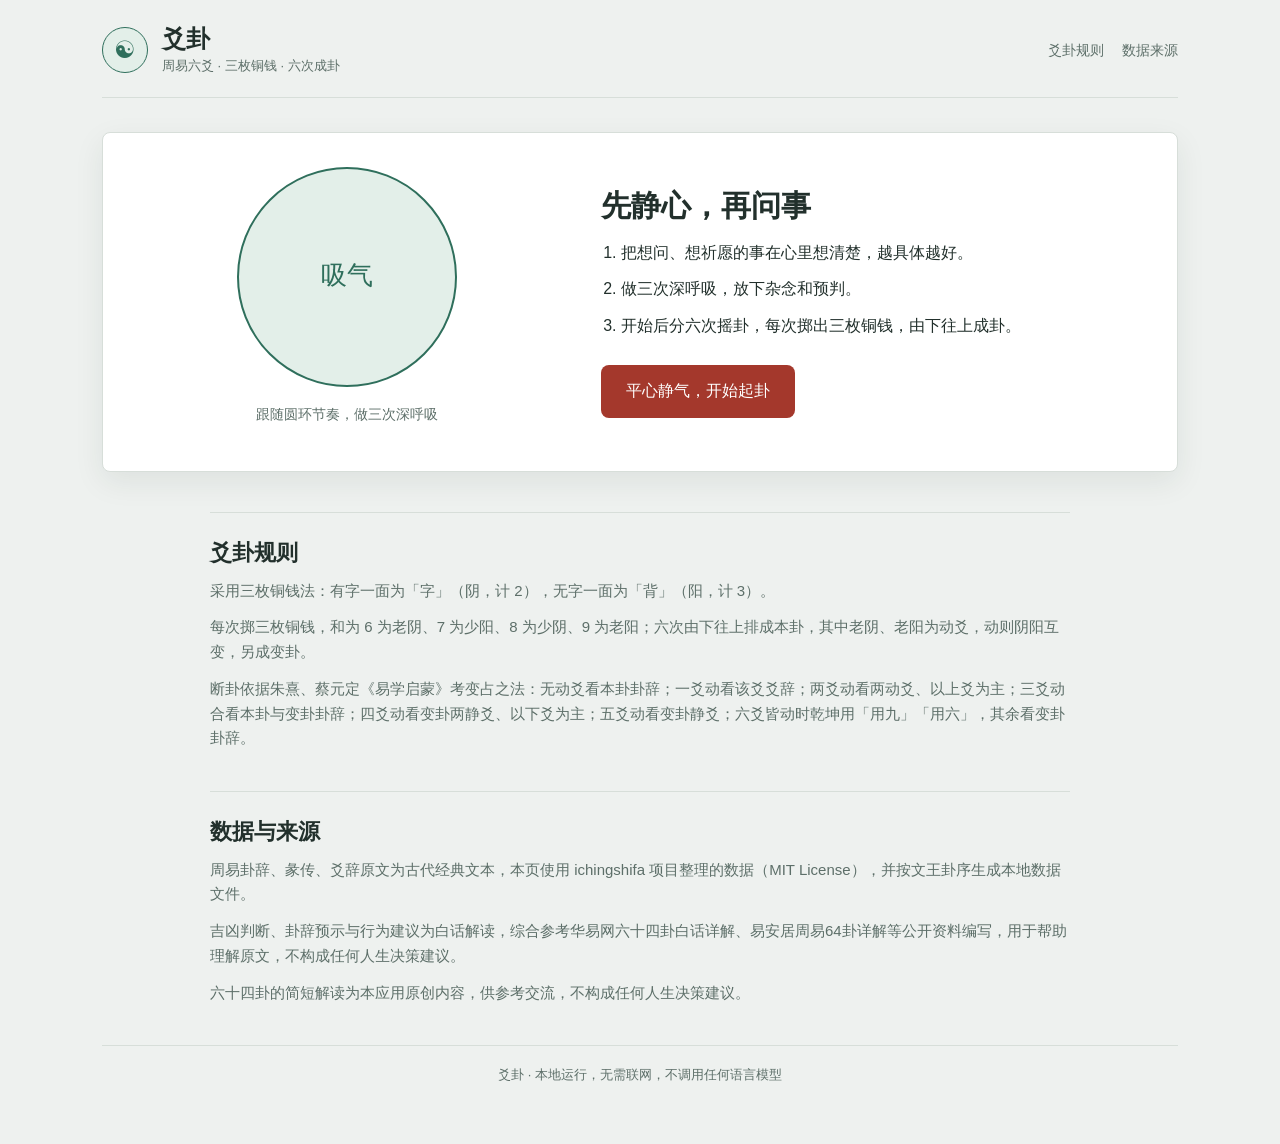
==== index.html @ 9d346bbe "init yaogua" ====
<!doctype html>
<html lang="zh-Hant">
<head>
  <meta charset="utf-8">
  <meta name="viewport" content="width=device-width, initial-scale=1">
  <meta name="description" content="爻卦：静心、六次摇卦、本地解读周易卦爻辞的六爻小工具。">
  <title>爻卦 · 周易六爻</title>
  <link rel="stylesheet" href="styles.css">
  <script src="data/hexagrams.js"></script>
</head>
<body>
  <div class="page">
    <header class="topbar">
      <div class="brand">
        <span class="brand-mark" aria-hidden="true">☯</span>
        <div>
          <h1>爻卦</h1>
          <p>周易六爻 · 三枚铜钱 · 六次成卦</p>
        </div>
      </div>
      <nav class="topnav" aria-label="页面导航">
        <a class="nav-link" href="#how">爻卦规则</a>
        <a class="nav-link" href="#source">数据来源</a>
      </nav>
    </header>

    <main>
      <section id="prepare" class="stage" aria-labelledby="prepare-title">
        <div class="prepare-layout">
          <div class="breath-box">
            <div class="breath-ring" id="breathRing" aria-hidden="true">
              <span class="breath-text" id="breathText">吸气</span>
            </div>
            <p class="breath-note">跟随圆环节奏，做三次深呼吸</p>
          </div>
          <div class="prepare-copy">
            <h2 id="prepare-title">先静心，再问事</h2>
            <ol class="steps">
              <li>把想问、想祈愿的事在心里想清楚，越具体越好。</li>
              <li>做三次深呼吸，放下杂念和预判。</li>
              <li>开始后分六次摇卦，每次掷出三枚铜钱，由下往上成卦。</li>
            </ol>
            <button id="startBtn" class="btn btn-primary" type="button">平心静气，开始起卦</button>
          </div>
        </div>
      </section>

      <section id="casting" class="stage hidden" aria-labelledby="casting-title">
        <div class="casting-layout">
          <div class="coin-panel">
            <h2 id="casting-title">六次摇卦</h2>
            <div class="coins" id="coins" aria-label="三枚铜钱">
              <span class="coin" data-idx="0"></span>
              <span class="coin" data-idx="1"></span>
              <span class="coin" data-idx="2"></span>
            </div>
            <p class="cast-hint" id="castHint">第 1 爻：掷出三枚铜钱</p>
            <button id="castBtn" class="btn btn-primary" type="button">掷铜钱</button>
            <p class="cast-note">从下往上，共六爻</p>
            <div class="progress" aria-hidden="true">
              <span class="progress-dot"></span>
              <span class="progress-dot"></span>
              <span class="progress-dot"></span>
              <span class="progress-dot"></span>
              <span class="progress-dot"></span>
              <span class="progress-dot"></span>
            </div>
            <p class="progress-text" id="progressText">0 / 6</p>
          </div>

          <div class="stack-panel">
            <h3>卦爻渐成</h3>
            <div class="line-stack" id="lineStack"></div>
            <p class="stack-tip" id="stackTip">每次掷钱后，爻象会从下往上长出来</p>
          </div>
        </div>
      </section>

      <section id="result" class="stage hidden" aria-labelledby="result-title">
        <div class="result-head">
          <div>
            <p class="kicker">起卦完成</p>
            <h2 id="resultTitle">本卦与变卦</h2>
          </div>
          <button id="againBtn" class="btn btn-ghost" type="button">重新起卦</button>
        </div>

        <div class="hex-pair">
          <article class="hex-card">
            <div class="hex-diagram" id="benDiagram"></div>
            <div class="hex-card-body">
              <h3 id="benName">本卦</h3>
              <p class="hex-meta" id="benMeta"></p>
              <p class="hex-symbol" id="benSymbol"></p>
            </div>
          </article>
          <article class="hex-card">
            <div class="hex-diagram" id="bianDiagram"></div>
            <div class="hex-card-body">
              <h3 id="bianName">变卦</h3>
              <p class="hex-meta" id="bianMeta"></p>
              <p class="hex-symbol" id="bianSymbol"></p>
            </div>
          </article>
        </div>

        <div class="line-table-wrap">
          <h3>六爻明细</h3>
          <div class="line-table" id="lineTable"></div>
        </div>

        <article class="reading-panel">
          <div class="reading-main">
            <p class="kicker" id="readingRule"></p>
            <h3 id="readingTitle"></h3>
            <p class="reading-text" id="readingText"></p>
          </div>
          <div class="reading-summary">
            <h4>卦意解读</h4>
            <p id="readingSummary"></p>
          </div>
          <div class="reading-cards" id="readingCards"></div>
          <div class="reading-blocks" id="readingBlocks"></div>
          <div class="reading-details">
            <details>
              <summary>本卦彖传</summary>
              <p id="benTuan"></p>
            </details>
            <details>
              <summary>变卦彖传</summary>
              <p id="bianTuan"></p>
            </details>
          </div>
        </article>
      </section>

      <section id="how" class="doc">
        <h2>爻卦规则</h2>
        <p>采用三枚铜钱法：有字一面为「字」（阴，计 2），无字一面为「背」（阳，计 3）。</p>
        <p>每次掷三枚铜钱，和为 6 为老阴、7 为少阳、8 为少阴、9 为老阳；六次由下往上排成本卦，其中老阴、老阳为动爻，动则阴阳互变，另成变卦。</p>
        <p>断卦依据朱熹、蔡元定《易学启蒙》考变占之法：无动爻看本卦卦辞；一爻动看该爻爻辞；两爻动看两动爻、以上爻为主；三爻动合看本卦与变卦卦辞；四爻动看变卦两静爻、以下爻为主；五爻动看变卦静爻；六爻皆动时乾坤用「用九」「用六」，其余看变卦卦辞。</p>
      </section>

      <section id="source" class="doc">
        <h2>数据与来源</h2>
        <p>周易卦辞、彖传、爻辞原文为古代经典文本，本页使用 ichingshifa 项目整理的数据（MIT License），并按文王卦序生成本地数据文件。</p>
        <p>吉凶判断、卦辞预示与行为建议为白话解读，综合参考华易网六十四卦白话详解、易安居周易64卦详解等公开资料编写，用于帮助理解原文，不构成任何人生决策建议。</p>
        <p>六十四卦的简短解读为本应用原创内容，供参考交流，不构成任何人生决策建议。</p>
      </section>
    </main>

    <footer class="footer">
      <p>爻卦 · 本地运行，无需联网，不调用任何语言模型</p>
    </footer>
  </div>

  <script src="app.js"></script>
</body>
</html>
---- styles.css ----
:root {
  --bg: #eef1ef;
  --surface: #ffffff;
  --ink: #22302c;
  --muted: #5d6f69;
  --line: #d7ded9;
  --accent: #a4382c;
  --accent-soft: #f6e7e4;
  --jade: #2f6f5c;
  --jade-soft: #e3efe9;
  --gold: #b08a3e;
  --radius: 8px;
  --shadow: 0 10px 30px rgba(28, 45, 39, 0.08);
}

* {
  box-sizing: border-box;
}

html {
  scroll-behavior: smooth;
}

body {
  margin: 0;
  background: var(--bg);
  color: var(--ink);
  font-family: -apple-system, BlinkMacSystemFont, "PingFang SC", "Hiragino Sans GB", "Microsoft YaHei", "Noto Sans CJK SC", sans-serif;
  font-size: 16px;
  line-height: 1.65;
}

h1, h2, h3, h4 {
  margin: 0 0 0.5em;
  font-family: Georgia, "Songti SC", "STSong", "Noto Serif CJK SC", serif;
  font-weight: 600;
  line-height: 1.3;
  letter-spacing: 0;
}

p {
  margin: 0 0 0.8em;
}

.page {
  max-width: 1120px;
  margin: 0 auto;
  padding: 24px 22px 48px;
}

.topbar {
  display: flex;
  align-items: center;
  justify-content: space-between;
  gap: 16px;
  padding-bottom: 20px;
  border-bottom: 1px solid var(--line);
}

.brand {
  display: flex;
  align-items: center;
  gap: 14px;
}

.brand-mark {
  display: grid;
  place-items: center;
  width: 46px;
  height: 46px;
  border: 1px solid var(--jade);
  border-radius: 50%;
  color: var(--jade);
  font-size: 24px;
  line-height: 1;
  background: var(--jade-soft);
}

.brand h1 {
  margin: 0;
  font-size: 24px;
}

.brand p {
  margin: 0;
  color: var(--muted);
  font-size: 13px;
}

.topnav {
  display: flex;
  gap: 18px;
}

.nav-link {
  color: var(--muted);
  text-decoration: none;
  font-size: 14px;
}

.nav-link:hover {
  color: var(--jade);
}

.stage {
  margin: 34px 0;
  padding: 34px;
  background: var(--surface);
  border: 1px solid var(--line);
  border-radius: var(--radius);
  box-shadow: var(--shadow);
}

.hidden {
  display: none;
}

.prepare-layout {
  display: grid;
  grid-template-columns: minmax(260px, 420px) 1fr;
  gap: 44px;
  align-items: center;
}

.breath-box {
  display: flex;
  flex-direction: column;
  align-items: center;
  gap: 16px;
}

.breath-ring {
  display: grid;
  place-items: center;
  width: 220px;
  height: 220px;
  border: 2px solid var(--jade);
  border-radius: 50%;
  color: var(--jade);
  background: var(--jade-soft);
  animation: breathe 8s ease-in-out infinite;
}

.breath-text {
  font-family: Georgia, "Songti SC", "STSong", serif;
  font-size: 26px;
}

.breath-note {
  color: var(--muted);
  font-size: 14px;
}

@keyframes breathe {
  0%, 100% {
    transform: scale(0.92);
  }
  50% {
    transform: scale(1.08);
  }
}

.prepare-copy {
  max-width: 520px;
}

.prepare-copy h2 {
  font-size: 30px;
}

.steps {
  margin: 0 0 26px;
  padding-left: 20px;
}

.steps li {
  margin-bottom: 10px;
}

.btn {
  display: inline-flex;
  align-items: center;
  justify-content: center;
  min-height: 48px;
  padding: 12px 24px;
  border: 1px solid transparent;
  border-radius: var(--radius);
  font: inherit;
  font-size: 16px;
  cursor: pointer;
  transition: background 0.18s ease, border-color 0.18s ease, color 0.18s ease;
}

.btn:disabled {
  opacity: 0.55;
  cursor: not-allowed;
}

.btn-primary {
  background: var(--accent);
  color: #fff;
}

.btn-primary:hover:not(:disabled) {
  background: #8c2f24;
}

.btn-ghost {
  background: transparent;
  border-color: var(--line);
  color: var(--ink);
}

.btn-ghost:hover {
  border-color: var(--jade);
  color: var(--jade);
}

.casting-layout {
  display: grid;
  grid-template-columns: 1fr 1fr;
  gap: 36px;
  align-items: start;
}

.coin-panel {
  display: flex;
  flex-direction: column;
  align-items: center;
  text-align: center;
}

.coins {
  display: flex;
  gap: 18px;
  min-height: 78px;
  align-items: center;
  justify-content: center;
  margin: 22px 0 10px;
}

.coin {
  display: grid;
  place-items: center;
  width: 62px;
  height: 62px;
  border: 2px solid var(--ink);
  border-radius: 50%;
  background: #fbfaf4;
  color: var(--ink);
  font-size: 18px;
  font-weight: 600;
  box-shadow: inset 0 -4px 0 rgba(34, 48, 44, 0.08);
}

.coin.side-yang {
  border-color: var(--jade);
  color: var(--jade);
}

.coin.side-yin {
  border-color: var(--accent);
  color: var(--accent);
}

.coin.tossing {
  animation: toss 0.55s ease-in-out;
}

@keyframes toss {
  0% {
    transform: translateY(0) rotate(0deg);
  }
  35% {
    transform: translateY(-16px) rotate(120deg);
  }
  70% {
    transform: translateY(4px) rotate(260deg);
  }
  100% {
    transform: translateY(0) rotate(360deg);
  }
}

.cast-hint {
  margin: 8px 0 16px;
  font-size: 17px;
  font-weight: 600;
}

.cast-note {
  color: var(--muted);
  font-size: 13px;
}

.progress {
  display: flex;
  gap: 8px;
  margin-top: 18px;
}

.progress-dot {
  width: 12px;
  height: 12px;
  border: 1px solid var(--line);
  border-radius: 50%;
  background: var(--surface);
}

.progress-dot.done {
  border-color: var(--jade);
  background: var(--jade);
}

.progress-dot.current {
  border-color: var(--accent);
  box-shadow: 0 0 0 3px var(--accent-soft);
}

.progress-text {
  margin: 10px 0 0;
  color: var(--muted);
  font-size: 14px;
}

.stack-panel {
  padding: 22px;
  border: 1px solid var(--line);
  border-radius: var(--radius);
  background: #f7f9f7;
}

.line-stack {
  display: flex;
  flex-direction: column-reverse;
  gap: 8px;
  min-height: 262px;
}

.line-row {
  display: flex;
  align-items: center;
  gap: 12px;
  min-height: 36px;
  padding: 4px 10px;
  border: 1px dashed var(--line);
  border-radius: 6px;
  background: var(--surface);
}

.line-row.cast {
  border-style: solid;
  border-color: var(--line);
}

.line-row.moving {
  border-color: var(--accent);
  background: var(--accent-soft);
}

.line-placeholder {
  width: 110px;
  height: 10px;
  border-radius: 3px;
  background: repeating-linear-gradient(90deg, var(--line) 0 14px, transparent 14px 22px);
}

.line-figure {
  width: 118px;
}

.yao {
  display: block;
  width: 100%;
  height: 11px;
  border-radius: 3px;
  background: var(--ink);
}

.yao.yin {
  display: flex;
  gap: 7px;
  background: transparent;
}

.yao.yin::before,
.yao.yin::after {
  content: "";
  flex: 1;
  height: 11px;
  border-radius: 3px;
  background: var(--ink);
}

.line-label {
  min-width: 48px;
  font-size: 13px;
  color: var(--muted);
}

.moving-tag {
  margin-left: auto;
  padding: 2px 8px;
  border-radius: 999px;
  background: var(--accent);
  color: #fff;
  font-size: 12px;
}

.stack-tip {
  margin: 14px 0 0;
  color: var(--muted);
  font-size: 13px;
}

.result-head {
  display: flex;
  align-items: center;
  justify-content: space-between;
  gap: 16px;
  margin-bottom: 24px;
}

.kicker {
  margin: 0 0 4px;
  color: var(--accent);
  font-size: 13px;
  font-weight: 600;
}

.result-head h2 {
  font-size: 28px;
}

.hex-pair {
  display: grid;
  grid-template-columns: 1fr 1fr;
  gap: 20px;
}

.hex-card {
  padding: 22px;
  border: 1px solid var(--line);
  border-radius: var(--radius);
  background: var(--surface);
  text-align: center;
}

.hex-diagram {
  display: flex;
  flex-direction: column;
  align-items: center;
  gap: 7px;
  padding: 10px 0 18px;
}

.diagram-line {
  position: relative;
  width: 116px;
  height: 12px;
}

.diagram-line .bar {
  display: block;
  width: 100%;
  height: 12px;
  border-radius: 3px;
  background: var(--ink);
}

.diagram-line .bar.yin {
  display: flex;
  gap: 8px;
  background: transparent;
}

.diagram-line .bar.yin::before,
.diagram-line .bar.yin::after {
  content: "";
  flex: 1;
  height: 12px;
  border-radius: 3px;
  background: var(--ink);
}

.diagram-line.moving .bar,
.diagram-line.moving .bar.yin::before,
.diagram-line.moving .bar.yin::after {
  background: var(--accent);
}

.diagram-line.moving::after {
  content: "动";
  position: absolute;
  right: -26px;
  top: 0;
  font-size: 11px;
  color: var(--accent);
}

.hex-card-body h3 {
  font-size: 22px;
}

.hex-meta {
  margin: 0;
  color: var(--muted);
  font-size: 13px;
}

.hex-symbol {
  margin: 8px 0 0;
  color: var(--jade);
  font-size: 40px;
  line-height: 1;
}

.line-table-wrap {
  margin-top: 26px;
  padding: 4px 0;
}

.line-table {
  border-top: 1px solid var(--line);
}

.line-row-detail {
  display: grid;
  grid-template-columns: 52px 68px 1fr;
  gap: 10px;
  padding: 12px 4px;
  border-bottom: 1px solid var(--line);
}

.line-row-detail .col-label {
  font-weight: 600;
}

.line-row-detail .col-value {
  color: var(--muted);
  font-size: 14px;
}

.line-row-detail .col-text {
  font-size: 15px;
}

.line-row-detail .line-note {
  grid-column: 3;
  margin-top: 4px;
  color: var(--muted);
  font-size: 12px;
}

.line-row-detail .moving-badge {
  display: inline-block;
  margin-left: 8px;
  padding: 1px 8px;
  border-radius: 999px;
  background: var(--accent-soft);
  color: var(--accent);
  font-size: 12px;
}

.reading-panel {
  margin-top: 28px;
  padding: 24px;
  border: 1px solid var(--line);
  border-left: 4px solid var(--accent);
  border-radius: var(--radius);
  background: var(--surface);
}

.reading-main h3 {
  font-size: 22px;
}

.reading-text {
  font-family: Georgia, "Songti SC", "STSong", "Noto Serif CJK SC", serif;
  font-size: 18px;
  line-height: 2;
}

.reading-summary {
  margin-top: 18px;
  padding: 14px 16px;
  border-left: 3px solid var(--jade);
  background: var(--jade-soft);
  border-radius: 0 var(--radius) var(--radius) 0;
}

.reading-summary h4 {
  margin-bottom: 6px;
  font-size: 15px;
}

.reading-summary p {
  margin: 0;
  font-size: 15px;
}

.reading-cards {
  display: grid;
  grid-template-columns: 1fr 1fr 1fr;
  gap: 14px;
  margin-top: 18px;
}

.reading-card {
  padding: 16px;
  border: 1px solid var(--line);
  border-top: 3px solid var(--muted);
  border-radius: var(--radius);
  background: #f7f9f7;
}

.reading-card h4 {
  margin-bottom: 6px;
  font-size: 15px;
}

.reading-card p {
  margin: 0;
  font-size: 15px;
}

.reading-card.fortune {
  border-top-color: var(--accent);
}

.reading-card.fortune h4 {
  color: var(--accent);
}

.reading-card.omen {
  border-top-color: var(--jade);
}

.reading-card.omen h4 {
  color: var(--jade);
}

.reading-card.advice {
  border-top-color: var(--gold);
}

.reading-card.advice h4 {
  color: var(--gold);
}

.reading-blocks {
  display: grid;
  grid-template-columns: 1fr 1fr;
  gap: 14px;
  margin-top: 18px;
}

.reading-block {
  padding: 14px 16px;
  border: 1px solid var(--line);
  border-radius: var(--radius);
  background: #f7f9f7;
}

.reading-block h4 {
  margin-bottom: 6px;
  font-size: 14px;
  color: var(--jade);
}

.reading-block p {
  margin: 0;
  font-size: 15px;
}

.reading-details {
  margin-top: 18px;
  border-top: 1px solid var(--line);
}

.reading-details details {
  padding: 12px 2px;
  border-bottom: 1px solid var(--line);
}

.reading-details summary {
  cursor: pointer;
  color: var(--muted);
  font-size: 14px;
  font-weight: 600;
}

.reading-details p {
  margin: 10px 0 0;
  font-family: Georgia, "Songti SC", "STSong", "Noto Serif CJK SC", serif;
  font-size: 14px;
  line-height: 1.9;
}

.doc {
  max-width: 860px;
  margin: 40px auto 0;
  padding-top: 26px;
  border-top: 1px solid var(--line);
  color: var(--muted);
  font-size: 15px;
}

.doc h2 {
  color: var(--ink);
  font-size: 22px;
}

.footer {
  margin-top: 40px;
  padding-top: 18px;
  border-top: 1px solid var(--line);
  color: var(--muted);
  font-size: 13px;
  text-align: center;
}

@media (max-width: 760px) {
  .page {
    padding: 18px 14px 36px;
  }

  .topbar {
    flex-direction: column;
    align-items: flex-start;
    gap: 10px;
  }

  .stage {
    padding: 22px 18px;
  }

  .prepare-layout,
  .casting-layout,
  .hex-pair,
  .reading-cards,
  .reading-blocks {
    grid-template-columns: 1fr;
    gap: 24px;
  }

  .breath-ring {
    width: 176px;
    height: 176px;
  }

  .coin {
    width: 54px;
    height: 54px;
  }

  .coins {
    gap: 12px;
  }

  .line-row-detail {
    grid-template-columns: 44px 58px 1fr;
    gap: 8px;
  }

  .line-row-detail .line-note {
    grid-column: 3;
  }

  .result-head {
    flex-direction: column;
    align-items: flex-start;
  }
}

@media (prefers-reduced-motion: reduce) {
  html {
    scroll-behavior: auto;
  }

  .breath-ring,
  .coin.tossing {
    animation: none;
  }
}
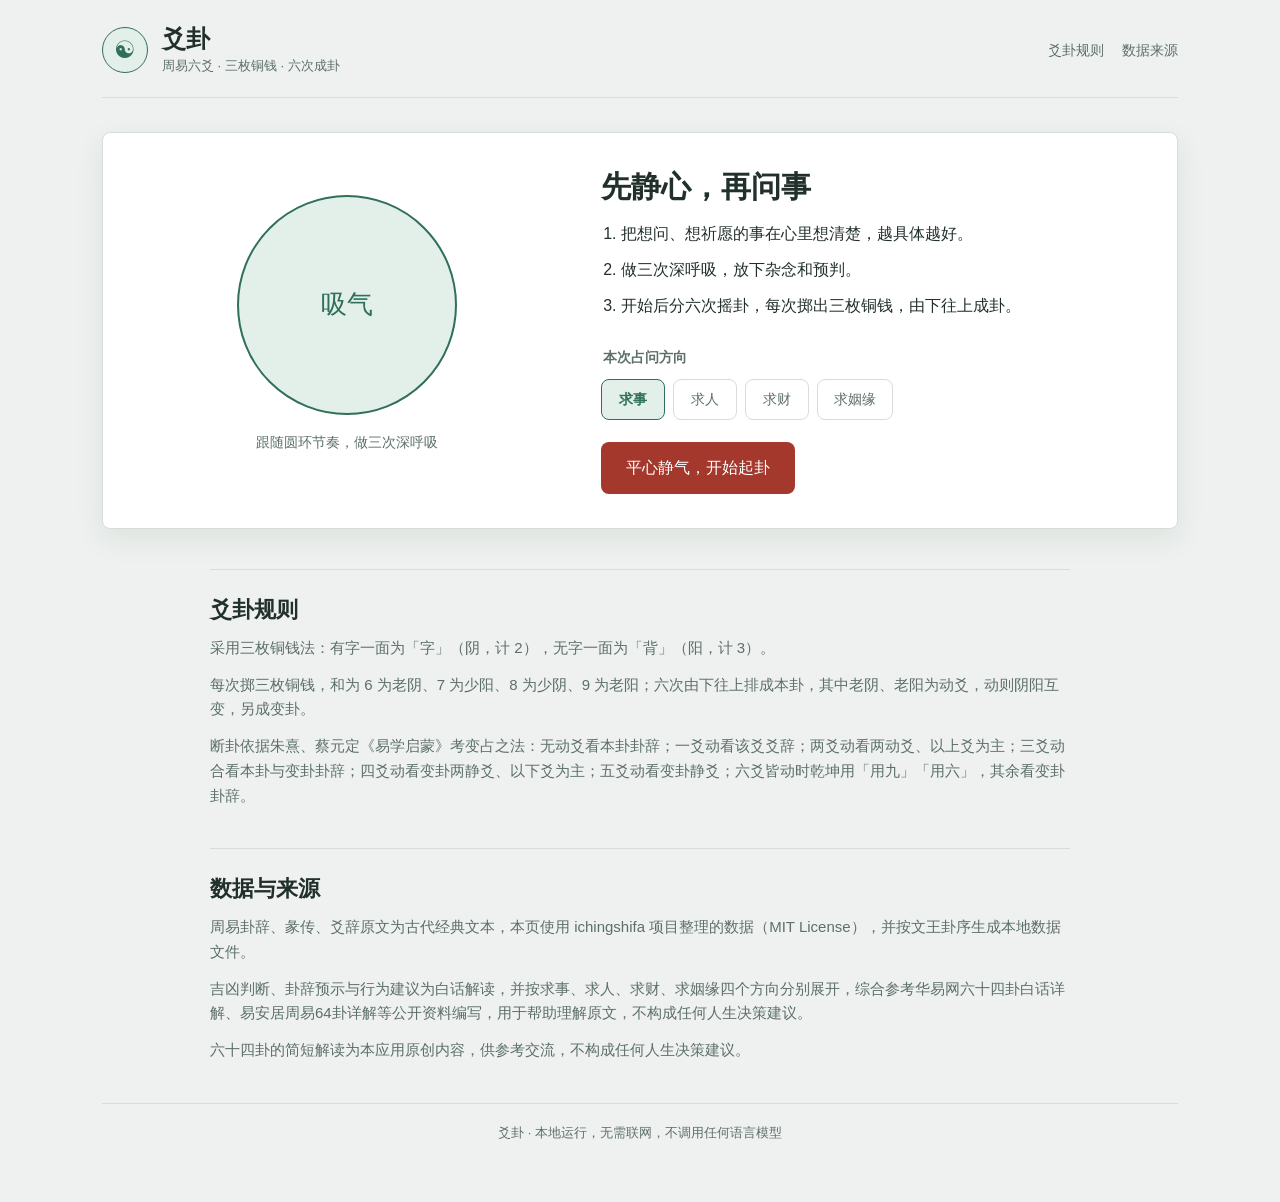
==== commit e9b3db2b: "add question-specific hexagram readings" ====
--- a/index.html
+++ b/index.html
@@ -40,6 +40,27 @@
               <li>做三次深呼吸，放下杂念和预判。</li>
               <li>开始后分六次摇卦，每次掷出三枚铜钱，由下往上成卦。</li>
             </ol>
+            <fieldset class="question-picker">
+              <legend>本次占问方向</legend>
+              <div class="question-options">
+                <label class="question-option">
+                  <input type="radio" name="questionType" value="career" checked>
+                  <span>求事</span>
+                </label>
+                <label class="question-option">
+                  <input type="radio" name="questionType" value="people">
+                  <span>求人</span>
+                </label>
+                <label class="question-option">
+                  <input type="radio" name="questionType" value="money">
+                  <span>求财</span>
+                </label>
+                <label class="question-option">
+                  <input type="radio" name="questionType" value="love">
+                  <span>求姻缘</span>
+                </label>
+              </div>
+            </fieldset>
             <button id="startBtn" class="btn btn-primary" type="button">平心静气，开始起卦</button>
           </div>
         </div>
@@ -115,6 +136,15 @@
             <h3 id="readingTitle"></h3>
             <p class="reading-text" id="readingText"></p>
           </div>
+          <div class="reading-focus">
+            <p class="kicker" id="readingFocusLabel">本次占问 · 求事</p>
+            <div class="reading-tabs" id="readingTabs" role="tablist" aria-label="解读侧重">
+              <button class="reading-tab active" type="button" data-type="career">求事</button>
+              <button class="reading-tab" type="button" data-type="people">求人</button>
+              <button class="reading-tab" type="button" data-type="money">求财</button>
+              <button class="reading-tab" type="button" data-type="love">求姻缘</button>
+            </div>
+          </div>
           <div class="reading-summary">
             <h4>卦意解读</h4>
             <p id="readingSummary"></p>
@@ -144,7 +174,7 @@
       <section id="source" class="doc">
         <h2>数据与来源</h2>
         <p>周易卦辞、彖传、爻辞原文为古代经典文本，本页使用 ichingshifa 项目整理的数据（MIT License），并按文王卦序生成本地数据文件。</p>
-        <p>吉凶判断、卦辞预示与行为建议为白话解读，综合参考华易网六十四卦白话详解、易安居周易64卦详解等公开资料编写，用于帮助理解原文，不构成任何人生决策建议。</p>
+        <p>吉凶判断、卦辞预示与行为建议为白话解读，并按求事、求人、求财、求姻缘四个方向分别展开，综合参考华易网六十四卦白话详解、易安居周易64卦详解等公开资料编写，用于帮助理解原文，不构成任何人生决策建议。</p>
         <p>六十四卦的简短解读为本应用原创内容，供参考交流，不构成任何人生决策建议。</p>
       </section>
     </main>
--- a/styles.css
+++ b/styles.css
@@ -168,6 +168,63 @@
   font-size: 30px;
 }
 
+.question-picker {
+  margin: 0 0 22px;
+  padding: 0;
+  border: 0;
+}
+
+.question-picker legend {
+  margin-bottom: 10px;
+  color: var(--muted);
+  font-size: 14px;
+  font-weight: 600;
+}
+
+.question-options {
+  display: flex;
+  flex-wrap: wrap;
+  gap: 8px;
+}
+
+.question-option {
+  position: relative;
+}
+
+.question-option input {
+  position: absolute;
+  opacity: 0;
+  pointer-events: none;
+}
+
+.question-option span {
+  display: inline-flex;
+  align-items: center;
+  justify-content: center;
+  min-width: 64px;
+  min-height: 38px;
+  padding: 8px 16px;
+  border: 1px solid var(--line);
+  border-radius: var(--radius);
+  background: var(--surface);
+  color: var(--muted);
+  font-size: 14px;
+  cursor: pointer;
+  transition: background 0.18s ease, border-color 0.18s ease, color 0.18s ease;
+}
+
+.question-option input:checked + span {
+  border-color: var(--jade);
+  background: var(--jade-soft);
+  color: var(--jade);
+  font-weight: 600;
+}
+
+.question-option input:focus-visible + span {
+  outline: 2px solid var(--jade);
+  outline-offset: 2px;
+}
+
 .steps {
   margin: 0 0 26px;
   padding-left: 20px;
@@ -581,6 +638,58 @@
   line-height: 2;
 }
 
+.reading-focus {
+  display: flex;
+  align-items: center;
+  justify-content: space-between;
+  flex-wrap: wrap;
+  gap: 10px;
+  margin-top: 18px;
+  padding: 12px 0;
+  border-top: 1px solid var(--line);
+  border-bottom: 1px solid var(--line);
+}
+
+.reading-focus .kicker {
+  margin: 0;
+}
+
+.reading-tabs {
+  display: flex;
+  flex-wrap: wrap;
+  gap: 8px;
+}
+
+.reading-tab {
+  min-height: 36px;
+  padding: 7px 15px;
+  border: 1px solid var(--line);
+  border-radius: var(--radius);
+  background: var(--surface);
+  color: var(--muted);
+  font: inherit;
+  font-size: 14px;
+  cursor: pointer;
+  transition: background 0.18s ease, border-color 0.18s ease, color 0.18s ease;
+}
+
+.reading-tab:hover {
+  border-color: var(--jade);
+  color: var(--jade);
+}
+
+.reading-tab.active {
+  border-color: var(--accent);
+  background: var(--accent-soft);
+  color: var(--accent);
+  font-weight: 600;
+}
+
+.reading-tab:focus-visible {
+  outline: 2px solid var(--accent);
+  outline-offset: 2px;
+}
+
 .reading-summary {
   margin-top: 18px;
   padding: 14px 16px;
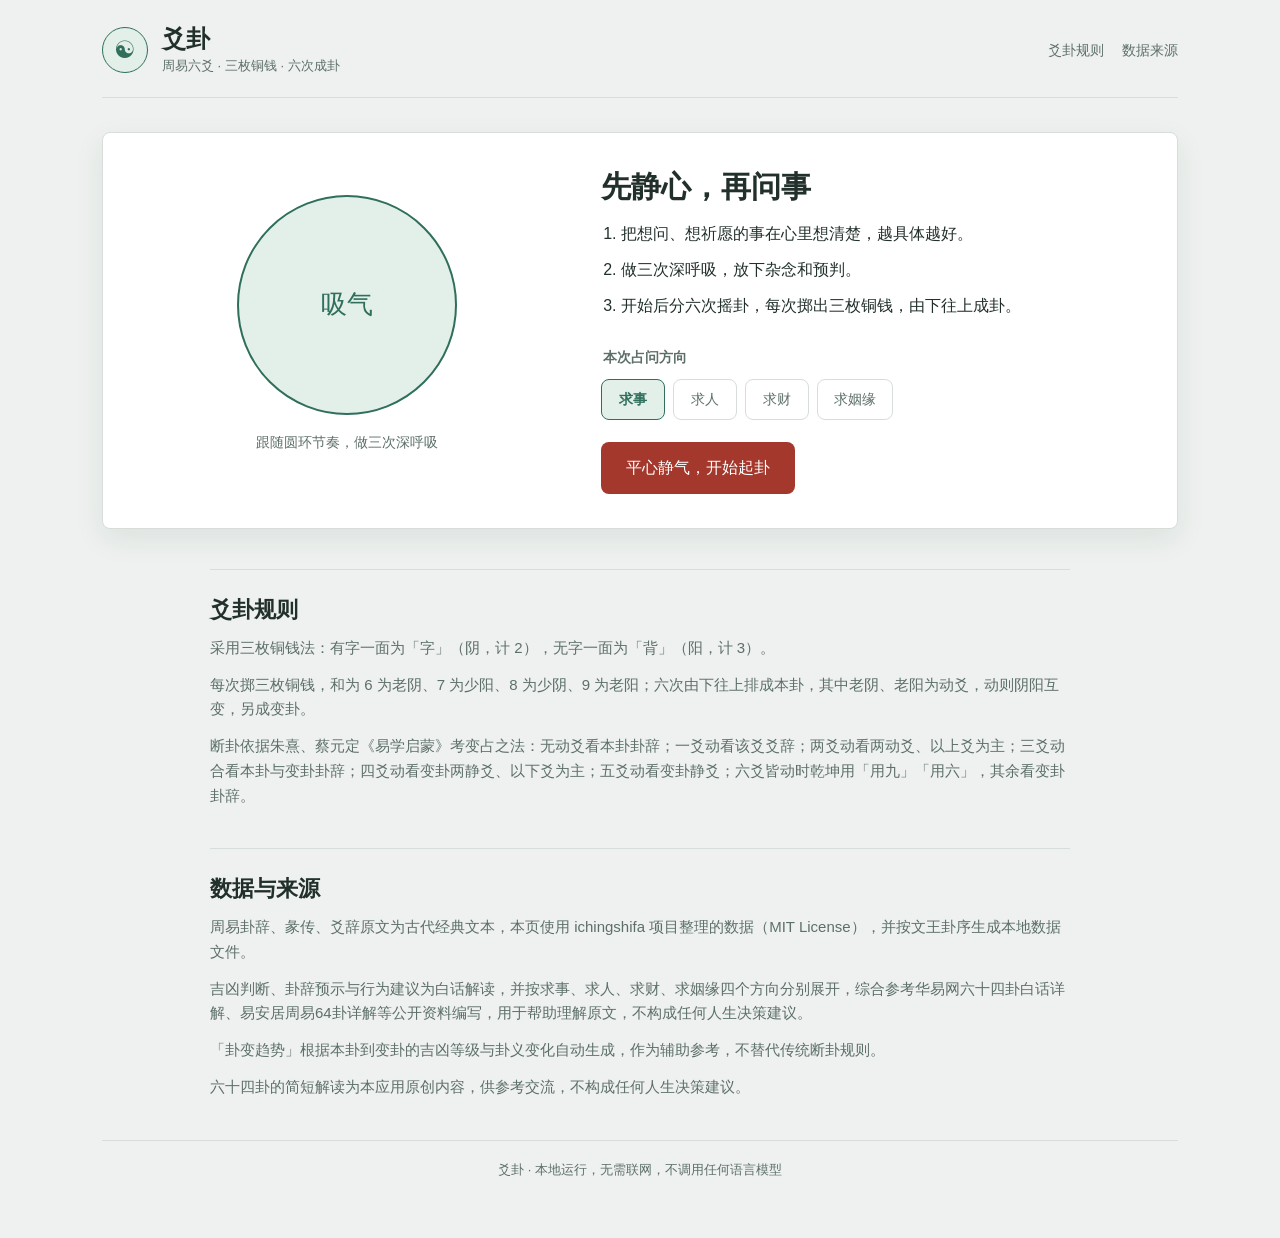
==== commit cc8563cd: "add hexagram transformation trend" ====
--- a/index.html
+++ b/index.html
@@ -150,6 +150,12 @@
             <p id="readingSummary"></p>
           </div>
           <div class="reading-cards" id="readingCards"></div>
+          <div class="transformation-panel" id="transformationPanel">
+            <p class="kicker">卦变趋势</p>
+            <h4 id="transformationTitle"></h4>
+            <p id="transformationText"></p>
+            <p class="transformation-lines" id="transformationLines"></p>
+          </div>
           <div class="reading-blocks" id="readingBlocks"></div>
           <div class="reading-details">
             <details>
@@ -175,6 +181,7 @@
         <h2>数据与来源</h2>
         <p>周易卦辞、彖传、爻辞原文为古代经典文本，本页使用 ichingshifa 项目整理的数据（MIT License），并按文王卦序生成本地数据文件。</p>
         <p>吉凶判断、卦辞预示与行为建议为白话解读，并按求事、求人、求财、求姻缘四个方向分别展开，综合参考华易网六十四卦白话详解、易安居周易64卦详解等公开资料编写，用于帮助理解原文，不构成任何人生决策建议。</p>
+        <p>「卦变趋势」根据本卦到变卦的吉凶等级与卦义变化自动生成，作为辅助参考，不替代传统断卦规则。</p>
         <p>六十四卦的简短解读为本应用原创内容，供参考交流，不构成任何人生决策建议。</p>
       </section>
     </main>
--- a/styles.css
+++ b/styles.css
@@ -757,6 +757,36 @@
   color: var(--gold);
 }
 
+.transformation-panel {
+  margin-top: 18px;
+  padding: 16px 18px;
+  border: 1px solid var(--line);
+  border-left: 3px solid var(--gold);
+  border-radius: var(--radius);
+  background: #fbf8ef;
+}
+
+.transformation-panel .kicker {
+  margin: 0 0 6px;
+}
+
+.transformation-panel h4 {
+  margin-bottom: 8px;
+  color: var(--gold);
+  font-size: 16px;
+}
+
+.transformation-panel p {
+  margin: 0 0 8px;
+  font-size: 15px;
+}
+
+.transformation-lines {
+  margin: 0;
+  color: var(--muted);
+  font-size: 14px;
+}
+
 .reading-blocks {
   display: grid;
   grid-template-columns: 1fr 1fr;
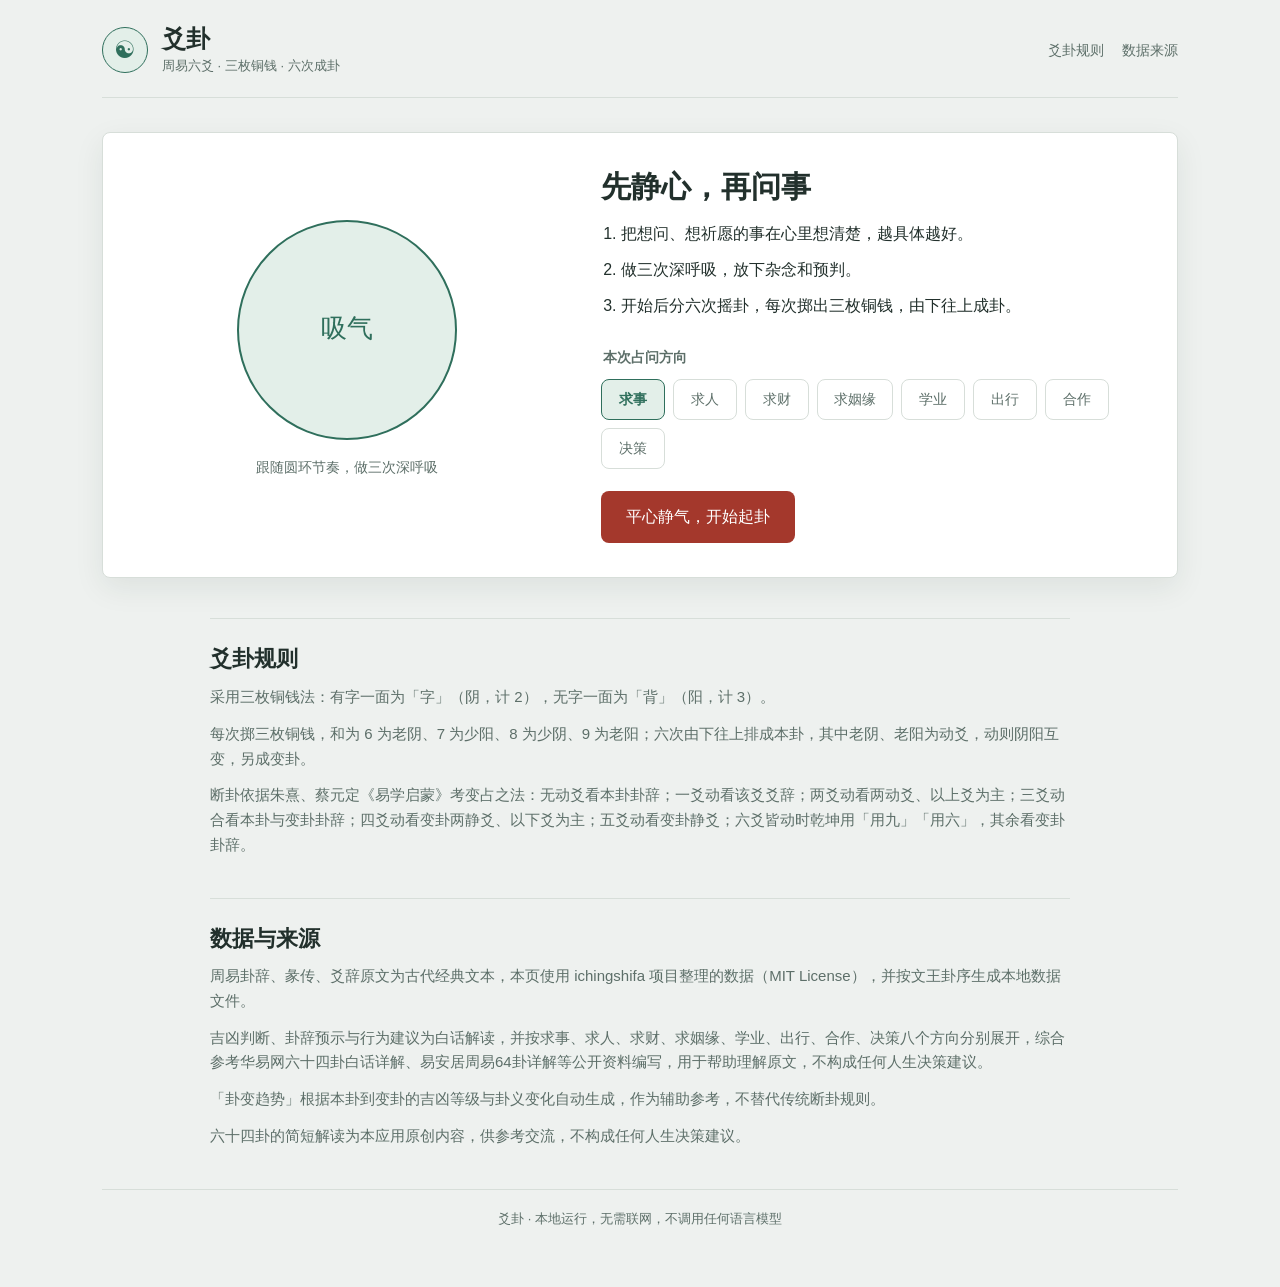
==== commit 6bdb0fc0: "add study travel cooperation decision readings" ====
--- a/index.html
+++ b/index.html
@@ -59,6 +59,22 @@
                   <input type="radio" name="questionType" value="love">
                   <span>求姻缘</span>
                 </label>
+                <label class="question-option">
+                  <input type="radio" name="questionType" value="study">
+                  <span>学业</span>
+                </label>
+                <label class="question-option">
+                  <input type="radio" name="questionType" value="travel">
+                  <span>出行</span>
+                </label>
+                <label class="question-option">
+                  <input type="radio" name="questionType" value="cooperation">
+                  <span>合作</span>
+                </label>
+                <label class="question-option">
+                  <input type="radio" name="questionType" value="decision">
+                  <span>决策</span>
+                </label>
               </div>
             </fieldset>
             <button id="startBtn" class="btn btn-primary" type="button">平心静气，开始起卦</button>
@@ -143,6 +159,10 @@
               <button class="reading-tab" type="button" data-type="people">求人</button>
               <button class="reading-tab" type="button" data-type="money">求财</button>
               <button class="reading-tab" type="button" data-type="love">求姻缘</button>
+              <button class="reading-tab" type="button" data-type="study">学业</button>
+              <button class="reading-tab" type="button" data-type="travel">出行</button>
+              <button class="reading-tab" type="button" data-type="cooperation">合作</button>
+              <button class="reading-tab" type="button" data-type="decision">决策</button>
             </div>
           </div>
           <div class="reading-summary">
@@ -180,7 +200,7 @@
       <section id="source" class="doc">
         <h2>数据与来源</h2>
         <p>周易卦辞、彖传、爻辞原文为古代经典文本，本页使用 ichingshifa 项目整理的数据（MIT License），并按文王卦序生成本地数据文件。</p>
-        <p>吉凶判断、卦辞预示与行为建议为白话解读，并按求事、求人、求财、求姻缘四个方向分别展开，综合参考华易网六十四卦白话详解、易安居周易64卦详解等公开资料编写，用于帮助理解原文，不构成任何人生决策建议。</p>
+        <p>吉凶判断、卦辞预示与行为建议为白话解读，并按求事、求人、求财、求姻缘、学业、出行、合作、决策八个方向分别展开，综合参考华易网六十四卦白话详解、易安居周易64卦详解等公开资料编写，用于帮助理解原文，不构成任何人生决策建议。</p>
         <p>「卦变趋势」根据本卦到变卦的吉凶等级与卦义变化自动生成，作为辅助参考，不替代传统断卦规则。</p>
         <p>六十四卦的简短解读为本应用原创内容，供参考交流，不构成任何人生决策建议。</p>
       </section>
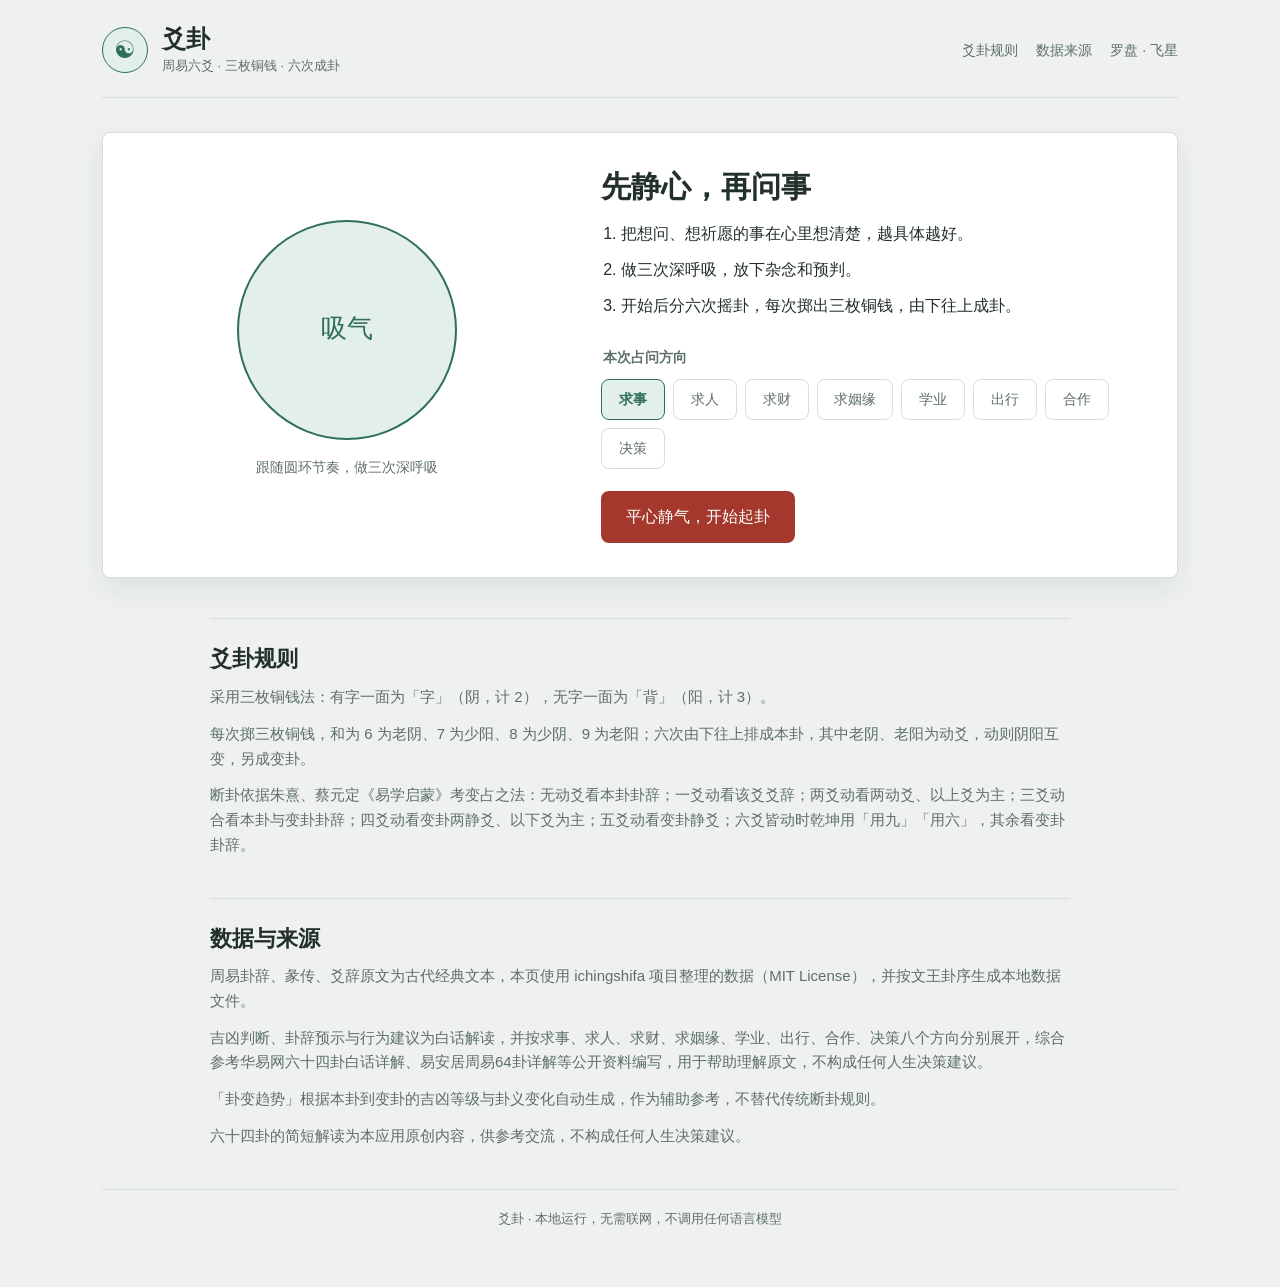
==== commit 4257d001: "add luopan 24-mountain and flying-star feng shui tool New standalone static page fengshui/ with two " ====
--- a/index.html
+++ b/index.html
@@ -21,6 +21,7 @@
       <nav class="topnav" aria-label="页面导航">
         <a class="nav-link" href="#how">爻卦规则</a>
         <a class="nav-link" href="#source">数据来源</a>
+        <a class="nav-link" href="fengshui/">罗盘 · 飞星</a>
       </nav>
     </header>
 
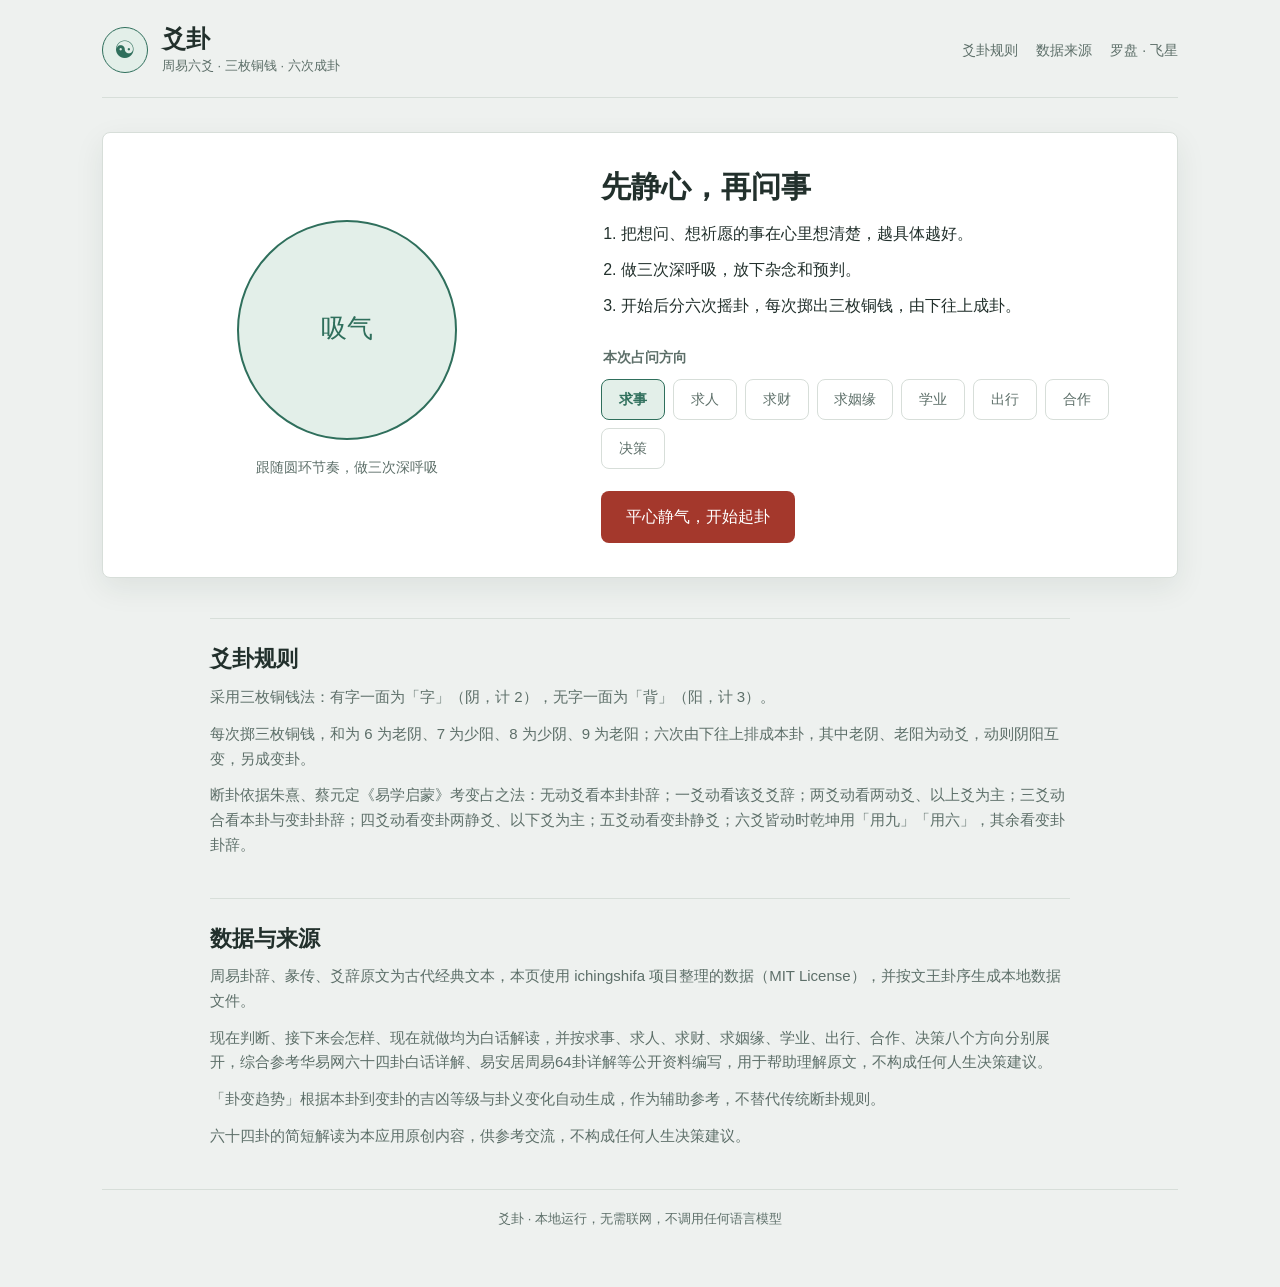
==== commit 1b602a60: "make hexagram guidance more direct" ====
--- a/index.html
+++ b/index.html
@@ -148,6 +148,14 @@
         </div>
 
         <article class="reading-panel">
+          <div class="reading-guide">
+            <p class="kicker">一句话指引</p>
+            <p id="readingGuide"></p>
+          </div>
+          <div class="reading-plain">
+            <p class="kicker">白话理解</p>
+            <p id="readingPlain"></p>
+          </div>
           <div class="reading-main">
             <p class="kicker" id="readingRule"></p>
             <h3 id="readingTitle"></h3>
@@ -167,12 +175,12 @@
             </div>
           </div>
           <div class="reading-summary">
-            <h4>卦意解读</h4>
+            <h4>整体卦义</h4>
             <p id="readingSummary"></p>
           </div>
           <div class="reading-cards" id="readingCards"></div>
           <div class="transformation-panel" id="transformationPanel">
-            <p class="kicker">卦变趋势</p>
+            <p class="kicker">未来走向</p>
             <h4 id="transformationTitle"></h4>
             <p id="transformationText"></p>
             <p class="transformation-lines" id="transformationLines"></p>
@@ -201,7 +209,7 @@
       <section id="source" class="doc">
         <h2>数据与来源</h2>
         <p>周易卦辞、彖传、爻辞原文为古代经典文本，本页使用 ichingshifa 项目整理的数据（MIT License），并按文王卦序生成本地数据文件。</p>
-        <p>吉凶判断、卦辞预示与行为建议为白话解读，并按求事、求人、求财、求姻缘、学业、出行、合作、决策八个方向分别展开，综合参考华易网六十四卦白话详解、易安居周易64卦详解等公开资料编写，用于帮助理解原文，不构成任何人生决策建议。</p>
+        <p>现在判断、接下来会怎样、现在就做均为白话解读，并按求事、求人、求财、求姻缘、学业、出行、合作、决策八个方向分别展开，综合参考华易网六十四卦白话详解、易安居周易64卦详解等公开资料编写，用于帮助理解原文，不构成任何人生决策建议。</p>
         <p>「卦变趋势」根据本卦到变卦的吉凶等级与卦义变化自动生成，作为辅助参考，不替代传统断卦规则。</p>
         <p>六十四卦的简短解读为本应用原创内容，供参考交流，不构成任何人生决策建议。</p>
       </section>
--- a/styles.css
+++ b/styles.css
@@ -632,6 +632,42 @@
   font-size: 22px;
 }
 
+.reading-guide {
+  margin-bottom: 14px;
+  padding: 16px 18px;
+  border: 1px solid var(--accent);
+  border-radius: var(--radius);
+  background: var(--accent-soft);
+}
+
+.reading-guide .kicker {
+  margin: 0 0 6px;
+}
+
+.reading-guide p {
+  margin: 0;
+  font-size: 17px;
+  font-weight: 600;
+  line-height: 1.7;
+}
+
+.reading-plain {
+  margin-bottom: 14px;
+  padding: 12px 16px;
+  border-left: 3px solid var(--jade);
+  background: var(--jade-soft);
+  border-radius: 0 var(--radius) var(--radius) 0;
+}
+
+.reading-plain .kicker {
+  margin: 0 0 4px;
+}
+
+.reading-plain p {
+  margin: 0;
+  font-size: 15px;
+}
+
 .reading-text {
   font-family: Georgia, "Songti SC", "STSong", "Noto Serif CJK SC", serif;
   font-size: 18px;
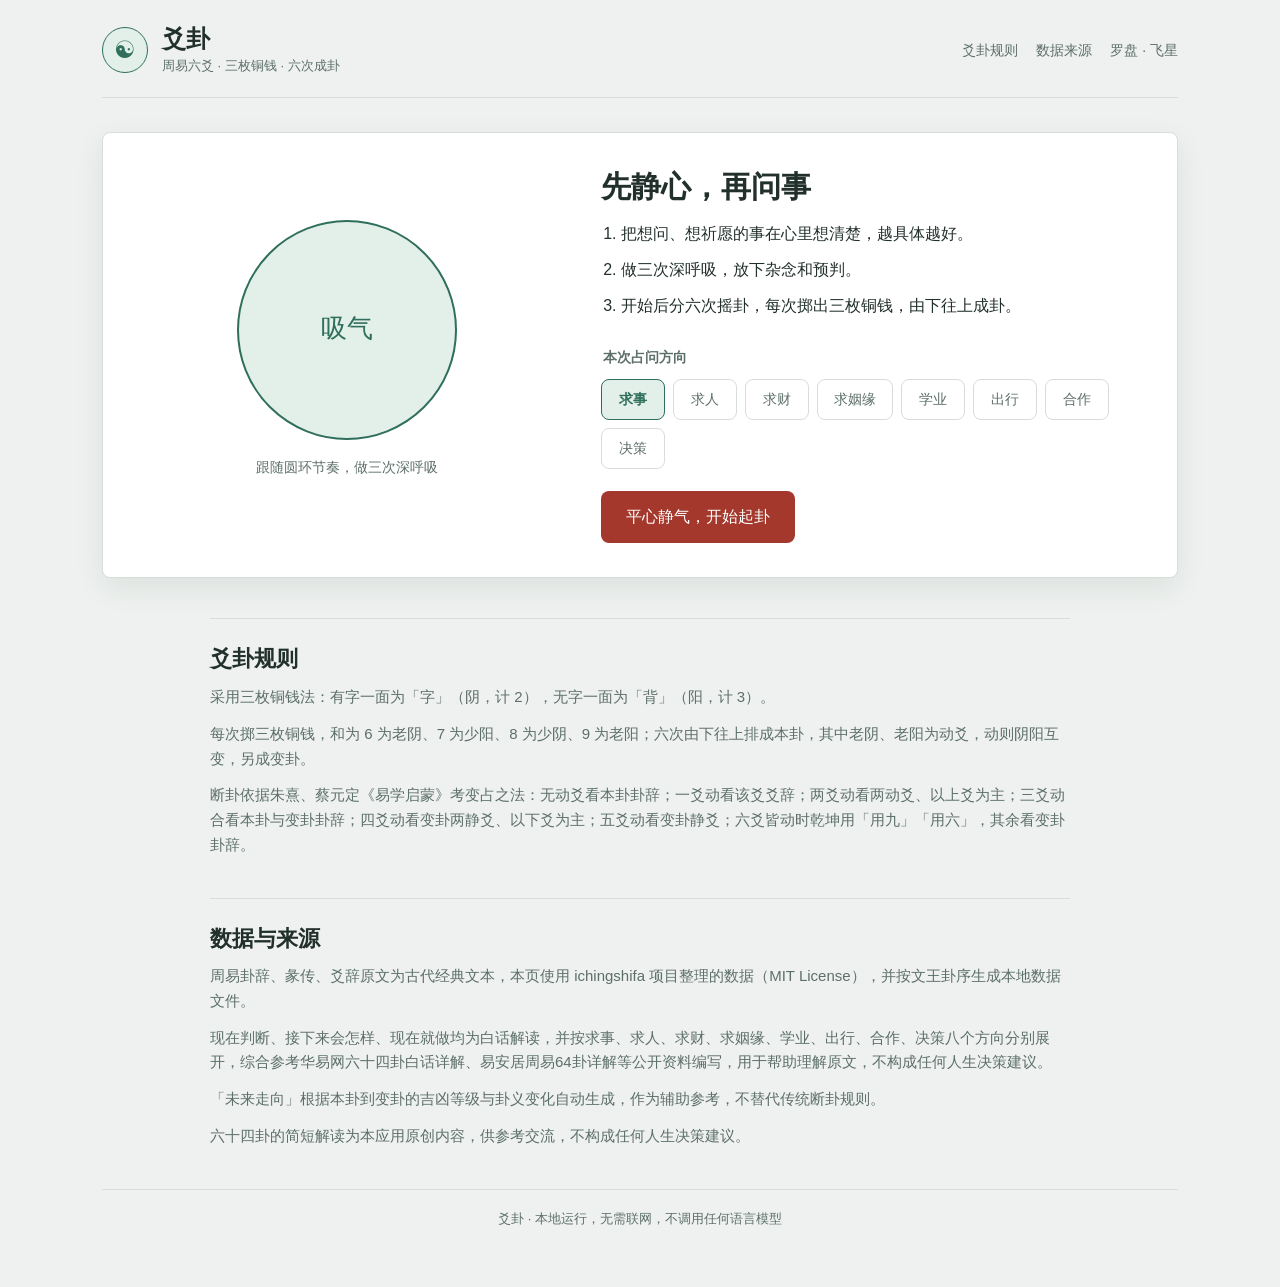
==== commit a78351d0: "sync docs and static hexagram details with new guidance labels" ====
--- a/index.html
+++ b/index.html
@@ -210,7 +210,7 @@
         <h2>数据与来源</h2>
         <p>周易卦辞、彖传、爻辞原文为古代经典文本，本页使用 ichingshifa 项目整理的数据（MIT License），并按文王卦序生成本地数据文件。</p>
         <p>现在判断、接下来会怎样、现在就做均为白话解读，并按求事、求人、求财、求姻缘、学业、出行、合作、决策八个方向分别展开，综合参考华易网六十四卦白话详解、易安居周易64卦详解等公开资料编写，用于帮助理解原文，不构成任何人生决策建议。</p>
-        <p>「卦变趋势」根据本卦到变卦的吉凶等级与卦义变化自动生成，作为辅助参考，不替代传统断卦规则。</p>
+        <p>「未来走向」根据本卦到变卦的吉凶等级与卦义变化自动生成，作为辅助参考，不替代传统断卦规则。</p>
         <p>六十四卦的简短解读为本应用原创内容，供参考交流，不构成任何人生决策建议。</p>
       </section>
     </main>
--- a/styles.css
+++ b/styles.css
@@ -609,6 +609,12 @@
   font-size: 12px;
 }
 
+.line-row-detail .line-plain {
+  margin-top: 5px;
+  color: var(--ink);
+  font-size: 13px;
+}
+
 .line-row-detail .moving-badge {
   display: inline-block;
   margin-left: 8px;
